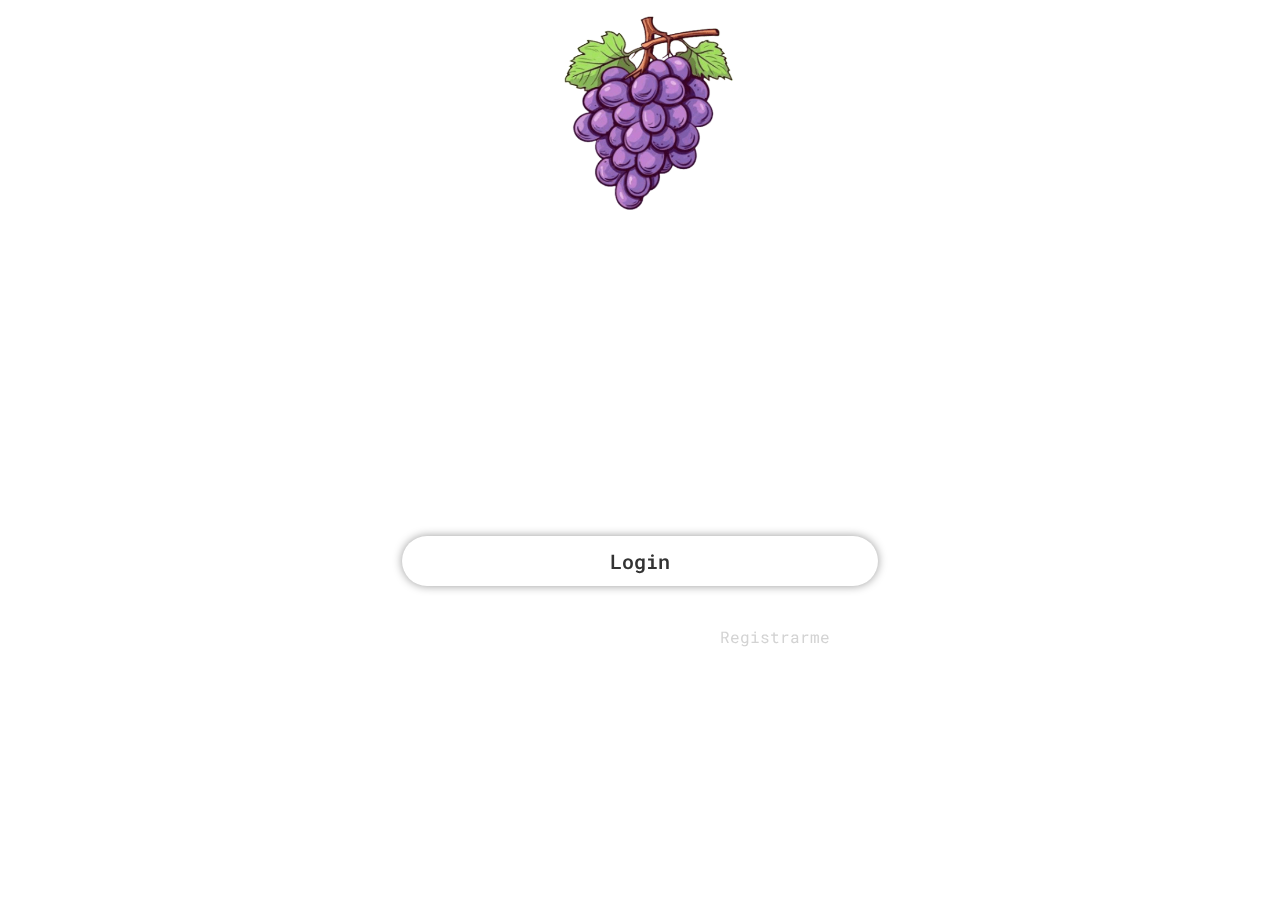
==== pages/login.html @ e6c211fb "Fix Bugs" ====
<!DOCTYPE html>
<html lang="en">
<head>
    <meta charset="UTF-8">
    <meta name="viewport" content="width=device-width, initial-scale=1.0">
    <title>Login</title>
    <link rel="stylesheet" href="../css/login.css">
    <link href='https://unpkg.com/boxicons@2.1.4/css/boxicons.min.css' rel='stylesheet'>
    <link rel="shortcut icon" href="../images/uva_logo.ico" type="image/x-icon">
</head>
<body>
    <div id="container">

        <div class="logo-img">
            <a href="index.html" title="Imagen Logotipo"><img src="/images/uva_logo.ico" alt="Logo" width="200" height="200"/></a>
        </div>

        <form name="myform" method="post" onsubmit="return validationform()">
            <h1>Login</h1>

            <div class="input-box">
                <input name="email" id="email" type="email" placeholder="Correo electronico">
                <i class='bx bxs-envelope'></i>
            </div>
    
            <div class="input-box">
                <input name="password" id="password" type="password" placeholder="Contraseña">
                <i class='bx bxs-lock-alt' ></i>
            </div>

            <p id="error_text"></p>

            <button type="submit" value="submit" class="btn">Login</button>

            <div class="register">
                <p>¿Todavia no tienes cuenta? 
                    <a href="register.html">Registrarme</a></p>
            </div>
        </form>
    </div> 

    <script>
        function validationform() {
            var email = document.getElementById("email").value;
            var password = document.getElementById("password").value;
            var error_text = document.getElementById("error_text");

            if(email == "" || password == ""){
                error_text.innerHTML = "TIENES QUE RELLENAR LOS CAMPOS";
                return false;
            }
            if(email == "admin@gmail.com" && password == "Admin1$"){
                alert("Has iniciado sesión");
                return true;
            } else{
                error_text.innerHTML = "EL EMAIL O LA CONTRASEÑA SON INCORRECTOS"
                return false;
            }
        }
    </script>
</body>
</html>
---- css/login.css ----
@import url('https://fonts.googleapis.com/css2?family=Roboto+Mono:ital,wght@0,100..700;1,100..700&display=swap');

*{
    padding: 0;
    margin: 0;
    box-sizing: border-box;
    font-family: "Roboto Mono";
}

body{
    display: flex;
    justify-content: center;
    align-items: center;
    min-height: 100vh;
    background: url(image_bg.png) no-repeat;
    background-size: cover;
    background-position: center;
}

#container{
    width: 600px;
    background: transparent;
    color: #fff;
    border: 2px solid rgba(255, 255, 255, .5);
    border-radius: 20px;
    padding: 40px 60px;
    backdrop-filter: blur(5px);
}

#container h1{
    font-size: 40px;
    text-align: center;
}

#container .input-box{
    position: relative;
    width: 100%;
    height: 50px;
    margin: 50px 0 30px 0;
}

#container .btn{
    width: 100%;
    height: 50px;
    background: #fff;
    border: none;
    outline: none;
    border-radius: 45px;
    box-shadow: 0 0 10px rgba(0, 0, 0, .4);
    cursor: pointer;
    font-size: 20px;
    color: #333;
    font-weight: 600;
    transition: all .3s;
}

#container .btn:hover{
    box-shadow: 0 0 30px rgba(0, 0, 0, 1);
}

#error_text{
    font-size: 20px;
    text-align: center;
    margin: 30px 0;
    color: rgb(255, 73, 73);
    background-color: rgba(0, 0, 0,.5);
    border-radius: 20px;
    font-weight: bold;
}   

.input-box input{
    width: 100%;
    height: 100%;
    background: transparent;
    border: none;
    outline: none;
    border: 2px solid rgba(255, 255, 255, .5);
    border-radius: 40px;
    padding: 20px 50px 20px 20px;
    color: #fff;
}

.input-box Input::placeholder{
    color: #fff;
}

.input-box i{
    position: absolute;
    right: 20px;
    top: 50%;
    transform: translateY(-50%);
    font-size: 20px;
}

.register{
    margin-top: 40px;
    text-align: center;
}

.register a{
    text-decoration: none;
    color: #d3d3d3;
    transition: all .3s;
}
.register a:hover{
    text-decoration: none;
   color: #8f8f8f;
   text-shadow: 0 0 30px rgba(0, 0, 0, 1);
}

.logo-img{
    position: absolute;
    top: -200px;
    right: 50%;
    transform: translateX(53%);
}
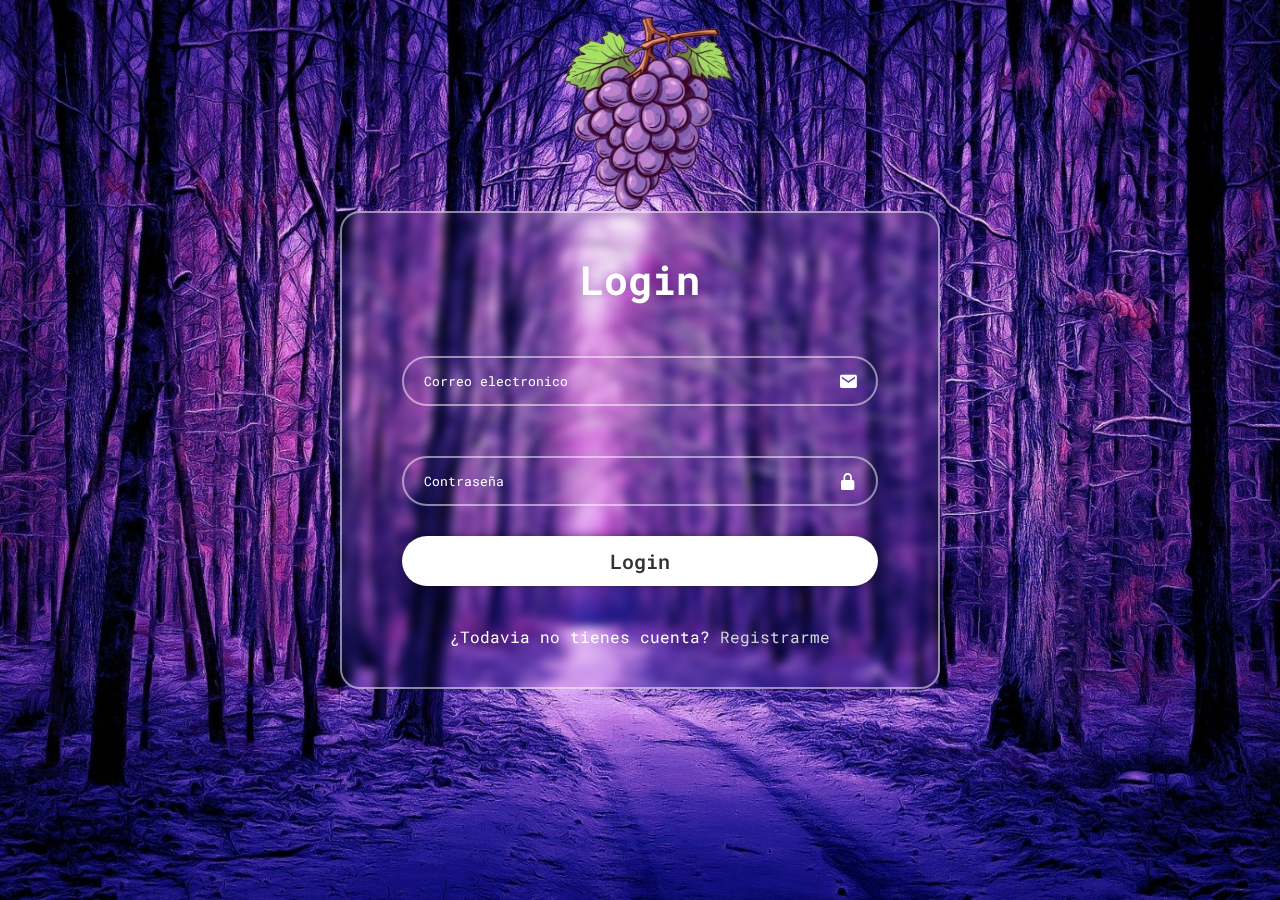
==== commit 97d2099f: "Fix bugs - Folders" ====
--- a/pages/login.html
+++ b/pages/login.html
@@ -12,7 +12,7 @@
     <div id="container">
 
         <div class="logo-img">
-            <a href="index.html" title="Imagen Logotipo"><img src="/images/uva_logo.ico" alt="Logo" width="200" height="200"/></a>
+            <a href="index.html" title="Imagen Logotipo"><img src="../images/uva_logo.ico" alt="Logo" width="200" height="200"/></a>
         </div>
 
         <form name="myform" method="post" onsubmit="return validationform()">
--- a/css/login.css
+++ b/css/login.css
@@ -12,7 +12,7 @@
     justify-content: center;
     align-items: center;
     min-height: 100vh;
-    background: url(image_bg.png) no-repeat;
+    background: url(../images/image_bg.png) no-repeat;
     background-size: cover;
     background-position: center;
 }
